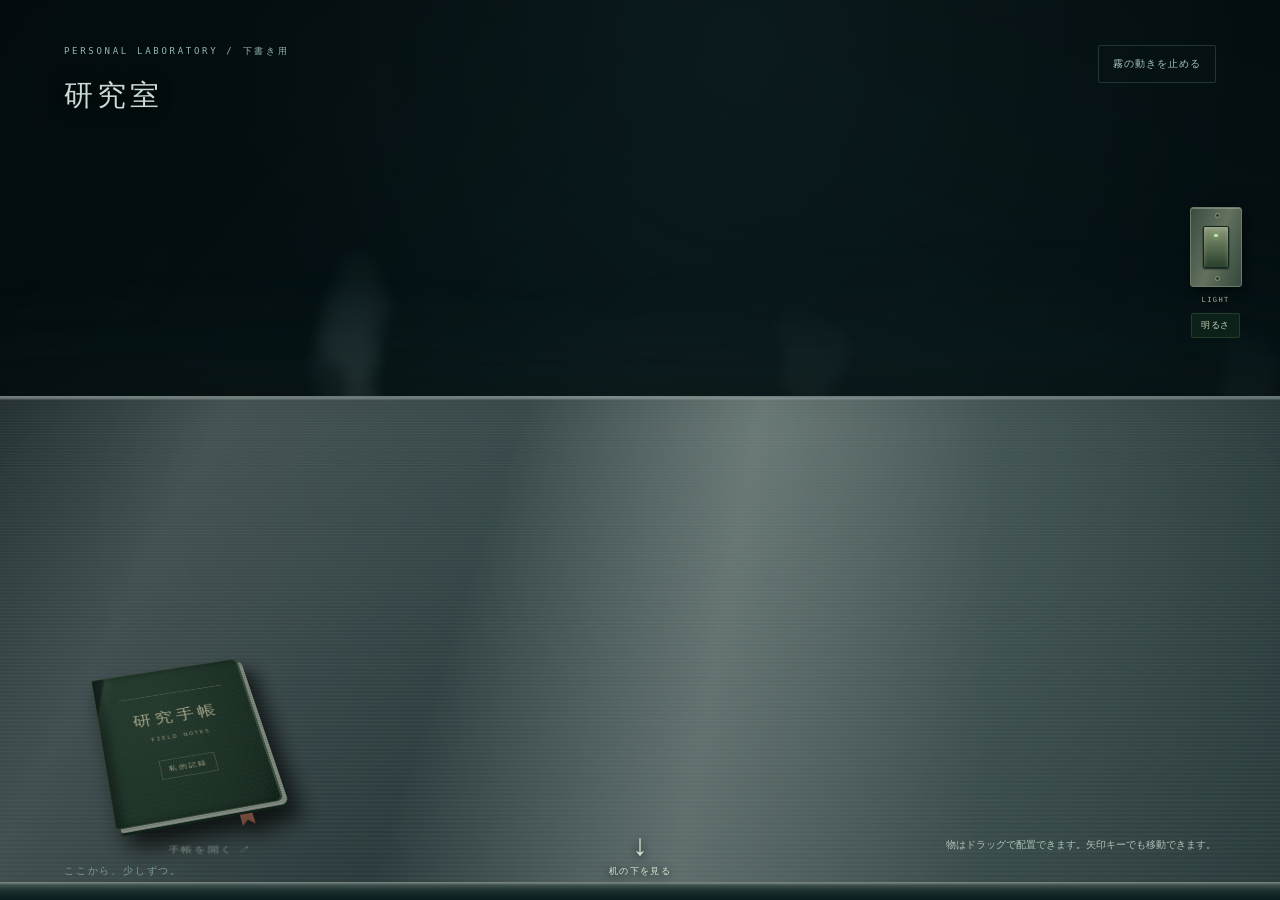
==== observatory/owner.html @ 09af7e54 "Build interactive personal laboratory with owner-approved publishing" ====
<!doctype html>
<html lang="ja">
<head>
  <meta charset="utf-8">
  <meta name="viewport" content="width=device-width,initial-scale=1">
  <meta name="description" content="静かな実験室。手帳を開いて、あなたの名前と、外の世界への入口を置いていく。">
  <title>研究室の下書き — Personal Laboratory</title>
  <meta name="robots" content="noindex,nofollow">
  <link rel="stylesheet" href="room.css">
  <link rel="stylesheet" href="steel.css">
  <link rel="stylesheet" href="layout.css">
  <link rel="stylesheet" href="editor.css">
  <link rel="stylesheet" href="drawers.css">
  <link rel="stylesheet" href="labels.css">
  <link rel="stylesheet" href="lighting.css">
</head>
<body class="owner-mode">
  <main id="desk" class="laboratory" aria-label="静かな研究室と、手帳を置いた机">
    <div class="room-background" aria-hidden="true"></div>
    <div class="chemical-light" aria-hidden="true"></div>
    <div class="room-light" aria-hidden="true"></div>
    <div class="mist mist-back" aria-hidden="true"></div>
    <div class="mist mist-front" aria-hidden="true"></div>
    <header class="room-header">
      <div><p class="room-kicker">PERSONAL LABORATORY / 下書き用</p><h1 data-researcher-name>名前はまだ未設定</h1><p class="researcher-bio" data-researcher-bio></p></div>
      <button id="motion" type="button" aria-pressed="false">霧の動きを止める</button>
    </header>
    <section class="light-station" aria-label="研究室の照明"><button class="lamp-switch" type="button" data-light-toggle aria-label="天井灯を消す" aria-pressed="true"><span class="switch-rocker" aria-hidden="true"><span class="switch-indicator"></span></span></button><span class="switch-caption" aria-hidden="true">LIGHT</span><details class="dimmer-controls"><summary>明るさ</summary><div class="dimmer-panel"><label for="lamp-level">天井灯 <output data-light-output for="lamp-level">70%</output></label><input id="lamp-level" type="range" min="5" max="100" step="1" value="70" data-light-level aria-label="天井灯の明るさ"><p>小さな緑の灯りは、点けたまま。</p><p role="status" data-light-message></p></div></details></section>
    <div class="desk-surface" aria-hidden="true"></div>
    <div class="desk-edge" aria-hidden="true"></div>
    <div class="desk-items">
      <button class="closed-notebook" type="button" data-open-editor aria-label="机の上の手帳を開いて、研究室を編集する" aria-haspopup="dialog">
        <span class="notebook-pages" aria-hidden="true"></span><span class="notebook-cover" aria-hidden="true"><span class="cover-rule"></span><span class="cover-title">研究手帳</span><span class="cover-subtitle">FIELD NOTES</span><span class="cover-mark">私的記録</span></span><span class="notebook-ribbon" aria-hidden="true"></span>
        <span class="notebook-hint">手帳を開く <span aria-hidden="true">↗</span></span>
      </button>
      <nav class="room-objects" data-lab-links data-placement-area aria-label="机に置いたリンク"></nav>
    </div>
    <section class="underdesk" data-underdesk inert aria-hidden="true" aria-label="机の下の引き出し">
      <button class="look-up" type="button" data-look-up aria-label="視点を上げて机に戻る"><b aria-hidden="true">↑</b><span>机の上へ</span></button>
      <div class="cabinet"><span class="cabinet-plaque">LABORATORY / ARCHIVE</span><div class="drawer-fronts" data-drawer-fronts></div></div>
      <nav class="cabinet-navigation" aria-label="収納台の切り替え"><button type="button" data-previous-cabinet aria-label="左の収納台">←</button><span data-cabinet-counter aria-live="polite"></span><button type="button" data-next-cabinet aria-label="右の収納台">→</button></nav>
    </section>
    <div class="camera-navigation"><button class="look-down" type="button" data-look-down aria-label="視点を下げて机の下を見る"><b aria-hidden="true">↓</b><span>机の下を見る</span></button></div>
    <p class="placement-message" role="status" aria-live="polite" data-placement-message>物はドラッグで配置できます。矢印キーでも移動できます。</p>
    <footer class="room-footer"><span class="room-invitation">ここから、少しずつ。</span><span class="draft-status" data-profile-status hidden>この端末の下書き</span></footer>
  </main>

  <dialog id="drawer-modal" class="drawer-modal" aria-labelledby="drawer-title"><div class="drawer-tray"><header class="tray-header"><h2 id="drawer-title" data-drawer-title>引き出し 01</h2><button type="button" data-close-drawer>引き出しを戻す ×</button></header><nav class="drawer-objects" data-drawer-links data-placement-area aria-label="引き出しの中の物"></nav><p class="drawer-empty" data-drawer-empty>まだ、何も入っていません。</p><footer class="tray-footer"><span>ドラッグで配置できます。</span><div><button type="button" data-edit-from-drawer>手帳を開く</button><button type="button" data-previous-drawer aria-label="前の引き出し">←</button><button type="button" data-next-drawer aria-label="次の引き出し">→</button></div></footer><span class="tray-lip" aria-hidden="true"></span><p class="placement-message" role="status" aria-live="polite" data-placement-message></p></div></dialog>

  <dialog id="lab-editor" class="lab-editor" aria-labelledby="editor-title">
    <div class="book-spread">
      <aside class="book-left">
        <span class="book-edition">PERSONAL LABORATORY / PRIVATE RECORD</span>
        <div class="book-heading"><p>机の上の、小さな入口。</p><h2 id="editor-title">研究手帳</h2><span>名前を記す。<br>好きな場所につながる。<br>この部屋を、育てていく。</span></div>
        <svg class="book-sketch" viewBox="0 0 160 200" fill="none" aria-hidden="true"><g stroke="currentColor" stroke-width=".8"><path d="M62 12h36M67 12v63l37 65q12 25-14 26H69q-26-1-13-26l36-65V12M58 133h43M65 28h28M47 173h66M78 173v12M69 187h20"/><ellipse cx="80" cy="148" rx="21" ry="5"/><path d="M115 29h12v112q-6 13-12 0ZM115 119h12M33 43h9v88q-4 10-9 0ZM33 111h9M25 159h21M27 163h17"/><path stroke-dasharray="2 4" d="M16 99h131M80 0v196"/></g></svg>
        <div class="book-index"><a href="#profile-page">01 <span>研究員証</span></a><a href="#inventory-page">02 <span>机上の物・保管庫</span></a><a href="#connections-page">03 <span>リンクの内容</span></a></div>
        <p class="book-footnote">まだ何もない机も、<br>ここに書くたび、あなたの場所になる。</p>
        <span class="page-number">— 01 —</span>
      </aside>
      <div class="book-binding" aria-hidden="true"></div>
      <section class="book-right">
        <div class="editor-header"><span>記入する</span><button type="button" data-close-editor aria-label="手帳を閉じる">閉じる <span aria-hidden="true">×</span></button></div>
        <div class="editor-body">
          <form novalidate>
            <section id="profile-page"><p class="page-label">01 / RESEARCHER</p><h3>研究員証</h3><label class="editor-field"><span>研究員名</span><input name="displayName" maxlength="60" autocomplete="nickname" placeholder="あなたの名前"></label><label class="editor-field"><span>自己紹介</span><textarea name="biography" maxlength="1500" placeholder="好きなものや、ここにいる理由。"></textarea></label></section>
            <section id="inventory-page" class="notebook-inventory"><div class="editor-section"><div><p class="page-label">02 / ON THE DESK</p><h3>机上の物 <small data-desk-count></small></h3></div></div><p class="inventory-empty" data-desk-empty>机には、まだ物を置いていません。</p><ul class="inventory-list" data-desk-inventory></ul><h4 class="inventory-storage-heading">保管庫 <small data-storage-count></small></h4><p class="inventory-empty" data-storage-empty>保管庫は空です。</p><ul class="inventory-list" data-storage-inventory></ul><details class="drawer-label-settings"><summary>引き出しの名前を編集</summary><div class="drawer-label-fields" data-drawer-label-fields></div></details></section>
            <section id="connections-page"><div class="editor-section"><div><p class="page-label">03 / CONNECTIONS</p><h3>リンクの内容</h3></div><button type="button" data-add-link>＋ リンクを置く</button></div><p class="editor-empty" data-empty-links>まだ何も置かれていません。<br>リンクを書くと、机にひとつ、物が増えます。</p><div class="editor-links" data-editor-links></div></section>
            <div class="editor-footer"><button type="button" data-preview-profile>机で見てみる</button><button type="submit" class="save-draft">下書きを保存</button></div>
            <section class="publishing-controls"><button type="button" data-publish-profile>公開に反映する</button><p class="editor-note">公開には、所有者のGitHubアカウントでの確認が必要です。</p><p role="status" aria-live="polite" data-publish-message></p><div data-publish-fallback hidden><textarea readonly data-publish-body aria-label="GitHubに貼り付ける公開内容" hidden></textarea><a data-publish-link target="_blank" rel="noopener noreferrer">GitHubで確認する</a></div></section>
            <p role="status" aria-live="polite" class="editor-message" data-editor-message></p>
            <p class="editor-note">机や引き出しで物をドラッグすると、配置もこの端末の下書きに保存します。公開中の内容は変わりません。</p>
            <details class="editor-export"><summary>手帳の持ち出し・元の表示</summary><p>下書きをファイルにして保管したり、別の端末で読み込めます。</p><button type="button" data-export-profile>書き出す</button><button type="button" data-import-profile>読み込む</button><button type="button" data-show-published>元の表示</button><input type="file" accept="application/json,.json" data-profile-file hidden></details>
          </form>
          <span class="page-number">— 02 —</span>
        </div>
      </section>
    </div>
  </dialog>
  <template id="link-fields-template">
    <fieldset class="link-fields"><legend>置く物</legend>
      <label class="editor-field"><span>マスキングテープに書く名前</span><input name="label" maxlength="80" placeholder="GitHub、日記、作品集…" required></label>
      <label class="editor-field"><span>触れたときに出る説明</span><textarea name="description" maxlength="140" placeholder="ここには何を置いている？ 短い説明をどうぞ。"></textarea></label>
      <label class="editor-field"><span>URL</span><input name="url" type="url" placeholder="https://" required autocomplete="off"></label>
      <label class="editor-field"><span>置く物</span><select name="object"><option value="monitor">モニター</option><option value="notebook">ノート</option><option value="specimen">標本瓶</option></select></label>
      <label class="editor-field"><span>置き場所</span><select name="surface"><option value="desk">作業机</option><option value="shelf">引き出し</option></select><small data-place-label></small></label>
      <button type="button" class="remove-link">取り除く</button>
    </fieldset>
  </template>
  <script src="profile.js"></script><script src="layout.js"></script><script src="profile-runtime.js"></script><script src="scene.js"></script><script src="book.js"></script><script src="inventory-model.js"></script><script src="editor.js"></script><script src="publishing.js"></script><script src="placement.js"></script><script src="room.js"></script><script src="object-labels.js"></script><script src="lighting.js"></script>
</body>
</html>
---- observatory/room.css ----
:root{color-scheme:dark;--ink:#c9dcd5;--muted:#94b0a6}*{box-sizing:border-box}body{margin:0;background:#030c0e;color:var(--ink);font-family:'Yu Mincho','Hiragino Mincho ProN',serif}button,a,input,textarea,select{-webkit-tap-highlight-color:transparent}button{cursor:pointer}button:focus-visible,a:focus-visible{outline:2px solid #aadbbf;outline-offset:6px}[hidden]{display:none!important}.laboratory{position:relative;isolation:isolate;min-height:100svh;overflow:hidden;background:#051417}.room-background{position:absolute;z-index:-5;inset:-2%;background:linear-gradient(0deg,#020c0ddd 0%,transparent 40%,#01090d55 100%),linear-gradient(90deg,#010b0d70,transparent 50%,#010b0d30),url('assets/laboratory.png') center 43%/cover no-repeat;filter:saturate(.68) brightness(.67);transform:scale(1.02)}.room-light{position:absolute;z-index:-4;inset:0;background:radial-gradient(ellipse at 58% 5%,#82c9ce16,transparent 50%),linear-gradient(0deg,#031011,transparent 65%);pointer-events:none}.room-header{position:absolute;top:5vh;left:5vw;right:5vw;display:flex;gap:30px;justify-content:space-between;align-items:flex-start;z-index:2}.room-kicker{font:9px monospace;letter-spacing:.3em;color:#92b7ad;margin:0 0 18px}.room-header h1{font-size:clamp(19px,2.3vw,30px);font-weight:400;letter-spacing:.14em;margin:0;text-shadow:0 2px 14px #000}.researcher-bio{font-size:12px;line-height:2;white-space:pre-wrap;max-width:360px;max-height:22vh;overflow:auto;color:#b0c9c0;text-shadow:0 1px 9px #000}.researcher-bio:empty{display:none}#motion{font:10px sans-serif;letter-spacing:.1em;background:#07151777;border:1px solid #a5cfbd30;border-radius:2px;color:#a5c3b8;padding:11px 14px}.mist{position:absolute;pointer-events:none;z-index:-2;inset:15% -25% 0;background:radial-gradient(ellipse at 30% 60%,#b0dfda15,transparent 45%),radial-gradient(ellipse at 70% 45%,#a8d4d70b,transparent 40%);filter:blur(30px);animation:drift 28s ease-in-out infinite alternate}.mist-front{animation-delay:-14s;animation-duration:39s;opacity:.5;transform:scaleX(-1)}@keyframes drift{from{translate:-3% 2%;opacity:.45}to{translate:5% -3%;opacity:.8}}.motion-paused .mist{animation-play-state:paused}.desk-surface{position:absolute;z-index:-1;left:-10%;right:-10%;top:71%;bottom:-18%;transform:perspective(850px) rotateX(28deg);transform-origin:center top;background:radial-gradient(ellipse at 52% 0%,#759d9b36,transparent 70%),repeating-linear-gradient(1deg,#728b8a0b 0px,#07202105 1px,transparent 2px,transparent 5px),linear-gradient(110deg,#12282b,#233c3d 45%,#122628);border-top:2px solid #88b1ac75;box-shadow:0 -15px 70px #0005,inset 0 2px 0 #d6eee433}.desk-edge{position:absolute;z-index:0;bottom:0;height:16px;left:0;right:0;background:linear-gradient(#749b9580,#0d2124 30%,#031012);border-top:1px solid #b2d5c133}.desk-items{position:relative;display:flex;align-items:flex-end;justify-content:center;gap:clamp(25px,5vw,90px);margin:0 auto;padding:0 6vw 70px;padding-top:calc(71svh + 14px);min-height:100svh;width:100%;max-width:1600px}.closed-notebook{position:relative;flex:0 0 auto;width:172px;height:204px;border:0;padding:0;background:none;transform:perspective(650px) rotateX(32deg) rotateZ(-12deg);transform-origin:center bottom;transition:transform .5s;filter:drop-shadow(9px 18px 12px #000b);margin-bottom:4px}.closed-notebook:hover,.closed-notebook:focus-visible{transform:perspective(650px) rotateX(25deg) rotateZ(-8deg) translateY(-7px)}.notebook-pages{position:absolute;inset:5px -4px -5px 5px;border-radius:3px 8px 8px 3px;background:repeating-linear-gradient(0deg,#83918a 0 1px,#a1aa9b 1px 3px);box-shadow:0 3px 0 #132820}.notebook-cover{position:absolute;inset:0;border-radius:3px 7px 7px 3px;background:radial-gradient(ellipse at 40% 30%,#4b635248,transparent),repeating-linear-gradient(80deg,#7b8c7520 0 .5px,transparent 1px 3px),linear-gradient(105deg,#152d27 6%,#334d3c 7%,#233f30 12%,#1b3226 90%,#10271b);border:1px solid #56705a88;box-shadow:inset 8px 0 10px #0005,inset -1px 0 1px #82977188;display:flex;align-items:center;flex-direction:column;color:#c4c3a2}.cover-rule{width:70%;border-top:1px solid #a8a77860;margin-top:36px}.cover-title{font:20px 'Yu Mincho',serif;letter-spacing:.2em;margin-top:20px}.cover-subtitle{font:7px monospace;letter-spacing:.25em;margin-top:11px;color:#a5aa8b}.cover-mark{font:8px serif;letter-spacing:.3em;border:1px solid #8a9b7966;padding:6px 8px;margin-top:25px}.notebook-ribbon{position:absolute;z-index:-1;right:35px;bottom:-21px;width:13px;height:40px;background:#8b5948;clip-path:polygon(0 0,100% 0,100% 100%,50% 85%,0 100%)}.notebook-hint{position:absolute;bottom:-48px;left:-20px;right:-20px;color:#c1d3c6;font:11px sans-serif;letter-spacing:.15em;opacity:.65;transform:rotateZ(12deg) rotateX(-32deg);transition:opacity .3s}.closed-notebook:hover .notebook-hint{opacity:1}.room-objects{display:flex;align-items:flex-end;flex-wrap:wrap;gap:24px;max-width:65%;justify-content:center}.room-objects:empty{display:none}.room-footer{position:absolute;bottom:22px;left:5vw;right:5vw;display:flex;justify-content:space-between;pointer-events:none}.room-invitation{font:10px serif;letter-spacing:.18em;color:#7e9e94}.draft-status{font:10px sans-serif;color:#a0b9a1}.lab-object{display:flex;flex-direction:column;align-items:center;justify-content:flex-end;gap:10px;width:100px;min-height:145px;padding:12px 4px;color:#d0dfcf;text-decoration:none;text-align:center;overflow-wrap:anywhere;transition:transform .3s;filter:drop-shadow(5px 9px 7px #0007)}.lab-object:hover{transform:translateY(-6px)}.lab-object strong{font-size:11px;font-weight:400;max-width:100%}.lab-object small{font:8px sans-serif;color:#819d91}.object-shape{position:relative;display:block}.monitor{width:92px;height:66px;border:6px solid #263f40;border-radius:3px;background:linear-gradient(140deg,#0a1b23,#155445);margin-bottom:18px;box-shadow:0 0 24px #4bdba415}.monitor:before{content:'';position:absolute;inset:8px;background:repeating-linear-gradient(0deg,#63e7b955 0 1px,transparent 1px 6px)}.monitor:after{content:'';position:absolute;width:40px;height:18px;bottom:-24px;left:20px;border-bottom:3px solid #53756b;background:linear-gradient(90deg,transparent 42%,#46675b 42% 58%,transparent 58%)}.notebook{width:52px;height:70px;background:linear-gradient(110deg,#52684b,#293f31);border:1px solid #89957a;border-left:6px solid #132e22;transform:rotate(-8deg);margin-bottom:8px}.notebook:after{content:'NOTES';position:absolute;top:23px;left:6px;font:7px monospace;color:#c5ccb0}.specimen{width:43px;height:75px;border:2px solid #90c5b899;border-radius:5px 5px 9px 9px;background:linear-gradient(90deg,#d5f9db33,transparent 25% 75%,#d5f9db22),linear-gradient(0deg,#4cb26999 0 60%,#52897511 60%);box-shadow:0 6px 20px #69ba6330;margin-bottom:6px}.specimen:before{content:'';position:absolute;top:-8px;left:-3px;right:-3px;height:10px;background:#304e40;border-radius:2px;border-top:1px solid #759c85}@media(max-width:650px){.room-background{background-position:58% center}.room-header{top:30px}.room-kicker{font-size:7px;letter-spacing:.18em}.room-header h1{font-size:20px}.researcher-bio{max-width:220px;font-size:11px}.desk-items{padding-top:65svh;padding-bottom:85px;gap:30px;flex-wrap:wrap;align-content:flex-end}.desk-surface{top:63%}.closed-notebook{width:132px;height:164px}.cover-rule{margin-top:22px}.cover-title{font-size:17px}.cover-mark{margin-top:18px}.room-objects{max-width:100%;gap:10px}.lab-object{width:78px;min-height:120px}.monitor{width:65px;height:47px}.monitor:after{left:7px}.room-footer{bottom:20px}#motion{font-size:9px;padding:9px;max-width:100px}.notebook-hint{font-size:10px}.desk-items:has(.room-objects:not(:empty)){padding-top:58svh}.room-objects:empty+.closed-notebook{margin:0}}@media(prefers-reduced-motion:reduce){*,*:before,*:after{animation:none!important;transition:none!important}}
:root{--smoke-opacity:.28}
.smoke-volume{position:absolute;inset:0;width:100%;height:100%;pointer-events:none;z-index:-3;opacity:var(--smoke-opacity)}
.smoke-plume{transform-box:view-box;transform-origin:50% 65%;animation:smoke-rise 19s ease-in-out infinite}
.plume-b{animation-duration:24s;animation-delay:-9s;opacity:.7}
.plume-c{animation-duration:27s;animation-delay:-17s;opacity:.6}
@keyframes smoke-rise{0%{transform:translate(0,12px) scaleX(.87);opacity:.3}38%{transform:translate(13px,-16px) scaleX(1.08);opacity:1}75%{transform:translate(-9px,-37px) scaleX(.95);opacity:.65}100%{transform:translate(0,12px) scaleX(.87);opacity:.3}}
.motion-paused .smoke-plume{animation-play-state:paused}
@media(max-width:650px){.smoke-volume{--smoke-opacity:.2}}
@media(prefers-reduced-motion:reduce){.smoke-volume{opacity:.1}.smoke-plume{animation:none!important}}
---- observatory/steel.css ----
/* Brushed stainless steel under the room's cool lighting. */
.desk-surface {
  background:
    radial-gradient(ellipse at 58% 4%, #d3ebe333, transparent 55%),
    repeating-linear-gradient(0deg, #d7e4df12 0 .6px, #11222612 .6px 1.2px, transparent 1.2px 3px),
    linear-gradient(103deg, #253538 0%, #536465 19%, #34494c 38%, #758887 53%, #43595a 68%, #263b3e 100%);
  border-top: 2px solid #b4cac7a3;
  box-shadow: 0 -15px 70px #0005, inset 0 2px 0 #e1efeb66, inset 0 -55px 90px #04131555;
}
.desk-edge {
  height: 18px;
  border-top: 1px solid #e1eae2a6;
  background: linear-gradient(#b5c8c199, #516863 12%, #263e3e 45%, #102629 90%);
}
---- observatory/layout.css ----
.laboratory .desk-items,.laboratory .desk-items:has(.room-objects:not(:empty)) {height:100svh;min-height:100svh;max-width:none;padding:0;display:block}
.laboratory .desk-surface {top:44%;left:-5%;right:-5%}
.laboratory .closed-notebook {position:absolute;left:9%;bottom:85px;z-index:110;margin:0}
.laboratory .room-objects {position:absolute;left:5%;right:5%;top:49%;bottom:65px;max-width:none;display:block;pointer-events:none;z-index:2}
.laboratory .lab-object {position:absolute;pointer-events:auto;transform:translate(-50%,-100%);transform-origin:center bottom;margin:0;min-height:0;touch-action:manipulation}
.laboratory .lab-object:hover {transform:translate(-50%,-100%) translateY(-5px)}
.owner-mode .lab-object {cursor:grab;touch-action:none;user-select:none;-webkit-user-select:none}
.owner-mode .lab-object.is-dragging {cursor:grabbing;transform:translate(-50%,-100%) translateY(-3px);filter:drop-shadow(9px 17px 13px #0009);transition:none;z-index:105!important;outline:1px dashed #b9d6b966;outline-offset:8px}
.placement-message {position:absolute;bottom:46px;right:5vw;left:30%;text-align:right;font:10px/1.8 'Yu Gothic',sans-serif;color:#aec3b6;pointer-events:none;z-index:3;margin:0}
.placement-message.is-error {color:#f1bc9d}
.storage-controls {position:absolute;left:5%;right:5%;top:36%;display:flex;align-items:center;justify-content:space-between;gap:15px;z-index:5}
.storage-tabs,.shelf-paging {display:flex;align-items:center;gap:8px}
.storage-controls button {background:#0c2020e6;color:#b8cfc1;border:1px solid #688a794d;padding:10px 15px;font:11px 'Yu Gothic',sans-serif;border-radius:2px}
.storage-controls button[aria-pressed=true]{color:#e3e9d3;background:#304939;border-color:#9ab99c88}
.storage-controls button:disabled{opacity:.3;cursor:default}
.shelf-paging span {font:10px monospace;color:#c2d3c4;min-width:85px;text-align:center}
.storage-rack{position:absolute;left:5%;right:5%;top:49%;bottom:65px;z-index:1;pointer-events:none;display:none;border-left:9px solid #304b48;border-right:9px solid #304b48;box-shadow:inset 2px 0 #89a89c44,inset -2px 0 #89a89c44}
.storage-rack i{position:absolute;left:0;right:0;top:24%;height:13px;background:linear-gradient(#93ada280,#38544f 22%,#0a211e);border-top:1px solid #b9c9b788;box-shadow:0 14px 25px #0008}
.storage-rack i+i{top:82%}
.laboratory[data-surface=shelf] .storage-rack{display:block}
.laboratory[data-surface=shelf] .desk-surface{opacity:.18}
.laboratory[data-surface=shelf] .desk-edge{opacity:.2}
.laboratory[data-surface=shelf] .closed-notebook{transform:perspective(650px) rotateX(32deg) rotateZ(-12deg) scale(.65);opacity:.75}
.shelf-empty{position:absolute;top:56%;left:10%;right:10%;text-align:center;font:12px serif;color:#aec1ad;z-index:2;pointer-events:none}
@media(max-width:650px){.laboratory .room-objects,.storage-rack{left:5%;right:5%;top:46%;bottom:72px}.laboratory .desk-surface{top:42%}.laboratory .closed-notebook{left:8%;bottom:80px;width:105px;height:140px}.laboratory .lab-object{width:66px;padding:8px 2px;gap:5px}.laboratory .lab-object strong{font-size:10px}.laboratory .lab-object small{font-size:7px}.laboratory .monitor{width:58px;height:43px;border-width:4px}.laboratory .monitor:after{width:30px;left:9px}.laboratory .notebook{height:55px;width:41px}.laboratory .specimen{width:33px;height:58px}.placement-message{left:42%;right:5vw;bottom:44px;font-size:9px}.storage-controls{top:33%;gap:8px;flex-wrap:wrap}.storage-controls button{font-size:10px;padding:9px}.shelf-paging span{font-size:9px;min-width:65px}}
---- observatory/editor.css ----
.lab-editor{--paper:#d3d1b7;--paper-ink:#263c31;--paper-muted:#637260;color-scheme:light;border:0;padding:0;background:transparent;color:var(--paper-ink);width:min(1080px,calc(100vw - 48px));max-width:none;max-height:91svh;overflow:visible;margin:auto auto 0;outline:none;filter:drop-shadow(0 20px 50px #000a)}.lab-editor[open]{animation:book-rise .65s cubic-bezier(.22,.78,.24,1) both}.lab-editor.closing{animation:book-lower .38s cubic-bezier(.5,0,.8,.4) both;pointer-events:none}.lab-editor::backdrop{background:#010a0c8c;backdrop-filter:blur(5px);animation:backdrop-in .5s both}.lab-editor.closing::backdrop{animation:backdrop-out .38s both}@keyframes book-rise{from{transform:translateY(110%) rotate(2deg);opacity:.5}to{transform:translateY(0) rotate(0);opacity:1}}@keyframes book-lower{from{transform:translateY(0);opacity:1}to{transform:translateY(110%) rotate(-1deg);opacity:.3}}@keyframes backdrop-in{from{background:#010a0c00;backdrop-filter:blur(0)}to{background:#010a0c8c;backdrop-filter:blur(5px)}}@keyframes backdrop-out{to{background:#010a0c00;backdrop-filter:blur(0)}}
.book-spread{display:grid;grid-template-columns:36% 20px 1fr;position:relative;max-height:91svh;border:7px solid #203d2e;border-bottom:0;border-radius:14px 14px 0 0;box-shadow:inset 0 0 0 1px #60745b;background:var(--paper);overflow:hidden}.book-left{position:relative;padding:34px 32px 60px;background:radial-gradient(ellipse at 10% 10%,#f6eec026,transparent 50%),linear-gradient(90deg,#bdbfa3,#d1d0b4 50%,#c4c5a9 95%,#9da68c);border-radius:6px 0 0 0;min-width:0}.book-edition{font:7px monospace;letter-spacing:.18em;line-height:1.8;color:#6b7762}.book-heading{margin-top:46px}.book-heading p{font:10px serif;letter-spacing:.12em;color:#5e705b;margin:0 0 17px}.book-heading h2{font:34px 'Yu Mincho',serif;letter-spacing:.18em;font-weight:400;margin:0 0 24px}.book-heading span{font:11px/2.2 'Yu Mincho',serif;letter-spacing:.08em;color:#68765f}.book-sketch{display:block;width:120px;height:155px;max-height:21vh;color:#6f826c;margin:25px auto 10px;opacity:.8}.book-index{display:grid;gap:14px;border-top:1px solid #7a8c6c55;padding-top:20px}.book-index a{text-decoration:none;color:#52664d;font:9px monospace;display:flex;gap:14px;align-items:center}.book-index a span{font:11px serif;letter-spacing:.05em}.book-index a:hover{text-decoration:underline}.book-footnote{font:10px/2 serif;color:#748066;margin:25px 0 0}.page-number{display:block;text-align:center;font:8px monospace;color:#829077;margin-top:22px}.book-left>.page-number{position:absolute;bottom:17px;left:0;right:0}.book-binding{position:relative;background:linear-gradient(90deg,#6b7d5d66,#53644e44 20%,#394e3a99 50%,#6c795b77 70%,#e0ddc1);box-shadow:0 0 12px #28372522;z-index:2}.book-binding:after{content:'';position:absolute;inset:25px 4px;background:repeating-linear-gradient(0deg,transparent 0 30px,#4d5946 30px 32px,#acb19b 32px 34px,transparent 34px 52px);opacity:.5}.book-right{position:relative;min-width:0;overflow:auto;overscroll-behavior:contain;max-height:calc(91svh - 7px);background:linear-gradient(90deg,#b1b59b33,transparent 10%),repeating-linear-gradient(0deg,#79886c12 0 1px,transparent 1px 29px),#d8d5bb;scroll-behavior:smooth}.editor-header{position:sticky;top:0;z-index:3;background:#d8d5bbf5;display:flex;align-items:center;justify-content:space-between;padding:19px 32px;border-bottom:1px solid #8a987b44}.editor-header>span{font:10px serif;letter-spacing:.2em;color:#69785e}.lab-editor button{font:11px 'Yu Gothic',sans-serif;color:#3b573d;background:#c2c9ad66;border:1px solid #889b7a;padding:10px 15px;border-radius:2px;transition:background .2s}.lab-editor button:hover{background:#aebfa18c}.editor-header button{background:transparent;border:0;padding:5px}.editor-header button span{font:20px serif;margin-left:12px;vertical-align:middle}.editor-body{padding:24px 32px 20px}.lab-editor h3{font:20px 'Yu Mincho',serif;font-weight:400;letter-spacing:.1em;margin:0 0 25px}.page-label{font:8px monospace;letter-spacing:.15em;color:#7d8c6d;margin:0 0 10px}.editor-field{display:block;margin:0 0 22px}.editor-field span{display:block;font:11px serif;color:#596e50;margin-bottom:8px}.lab-editor :is(input,textarea,select){font:14px/1.8 'Yu Gothic',sans-serif;color:#283c2b;width:100%;border:0;border-bottom:1px solid #8c9b7d;border-radius:0;padding:9px 4px;background:#f2efd32b;box-sizing:border-box}.lab-editor input::placeholder,.lab-editor textarea::placeholder{color:#8a957e;font-size:12px}.lab-editor textarea{min-height:100px;resize:vertical;line-height:29px;padding-top:0;background:repeating-linear-gradient(0deg,#89937722 0 1px,transparent 1px 29px)}.lab-editor :is(button,input,textarea,select,a):focus-visible{outline:2px solid #5d8564;outline-offset:4px}.lab-editor select{font-size:12px}.editor-section{display:flex;align-items:center;justify-content:space-between;gap:10px;padding-top:20px;margin:12px 0 10px;border-top:1px solid #94a08355}.editor-section h3{font-size:17px;margin-bottom:0}.editor-empty{font:11px/2.2 serif;color:#7b876e;padding:15px 0 20px}.editor-links{display:grid;gap:20px}.link-fields{margin:0;border:1px solid #8c9d7e88;border-radius:2px;padding:16px 18px 12px;min-width:0;background:#f3efcf1c}.link-fields legend{font:10px serif;padding:0 9px;color:#657e58}.link-fields .editor-field{margin-bottom:14px}.link-fields .remove-link{border:0;background:transparent;color:#8b6654;padding:0 0 4px;font-size:10px}.editor-footer{display:flex;gap:10px;margin-top:27px}.editor-footer button{flex:1}.lab-editor .save-draft{background:#38573b;color:#ecebd8;border-color:#38573b}.lab-editor .save-draft:hover{background:#476e4b}.editor-message{font:11px/1.8 'Yu Gothic',sans-serif;color:#3a6741;min-height:20px;margin:14px 0 9px}.editor-error{color:#964d39}.editor-note{font:10px/1.9 serif;color:#79856d;margin:0}.editor-export{margin-top:22px;padding-top:16px;border-top:1px solid #94a08355}.editor-export summary{font:10px serif;color:#78866c;cursor:pointer}.editor-export p{font:10px/1.8 serif;color:#75836a}.editor-export button{font-size:10px;margin:0 6px 6px 0;padding:7px 10px}#profile-page,#connections-page{scroll-margin-top:80px}
@media(max-width:760px){.lab-editor{width:calc(100vw - 20px);max-height:94svh}.book-spread{grid-template-columns:25px 9px 1fr;max-height:94svh;border-width:5px}.book-left{padding:0;background:linear-gradient(90deg,#a3ae91,#c4c6a9);border-right:1px solid #7b8e6c}.book-left>*{display:none}.book-left:after{content:'研究手帳';position:absolute;top:35px;left:7px;writing-mode:vertical-rl;font:10px serif;letter-spacing:.25em;color:#6a7d5d}.book-right{max-height:calc(94svh - 5px)}.editor-header{padding:16px 19px}.editor-body{padding:20px 19px}.editor-section{gap:8px}.editor-section h3{font-size:15px}.lab-editor button{padding:10px;font-size:10px}.link-fields{padding:12px}.lab-editor :is(input,textarea,select){font-size:16px}}
@media(prefers-reduced-motion:reduce){.book-right{scroll-behavior:auto}.lab-editor[open],.lab-editor.closing,.lab-editor::backdrop,.lab-editor.closing::backdrop{animation:none!important}}
.reader-biography{font:14px/2.4 'Yu Mincho',serif;white-space:pre-wrap;overflow-wrap:anywhere;color:#42543b;min-height:100px;margin:0 0 35px}
.reader-links{display:grid;margin-top:20px}
.reader-links a{display:flex;gap:15px;justify-content:space-between;padding:17px 2px;border-bottom:1px solid #8c9d7e55;font:13px/1.8 serif;color:#38573b;text-decoration:none;overflow-wrap:anywhere}
.reader-links a:after{content:'↗';font-size:12px;opacity:.6;flex:none}
.reader-links a:hover{text-decoration:underline}
#reader-profile,#reader-connections{scroll-margin-top:80px}
#inventory-page{scroll-margin-top:80px}.inventory-list{list-style:none;padding:0;margin:10px 0 22px;display:grid;gap:10px}
.inventory-item{display:flex;gap:13px;align-items:center;justify-content:space-between;padding:12px 0;border-bottom:1px solid #899e7466}
.inventory-description{min-width:0;flex:1}.inventory-description strong{display:block;font:13px/1.8 'Yu Mincho',serif;overflow-wrap:anywhere;color:#30462e}.inventory-description small{display:block;font:9px/1.8 'Yu Gothic',sans-serif;color:#768569}
.lab-editor .inventory-transfer{flex:none;font-size:10px;padding:9px 11px;background:#c1c9a872;white-space:nowrap}.lab-editor .inventory-transfer:disabled{opacity:.45;cursor:default}
.inventory-empty{font:11px/2 serif;color:#7a886d;padding:8px 0}.inventory-storage-heading{font:14px 'Yu Mincho',serif;font-weight:400;letter-spacing:.08em;margin:28px 0 10px}.notebook-inventory h3 small,.inventory-storage-heading small{font:10px sans-serif;color:#7c8b6b;letter-spacing:0;margin-left:8px}
@media(max-width:500px){.inventory-item{gap:8px}.lab-editor .inventory-transfer{font-size:9px;padding:9px 7px}.inventory-description strong{font-size:12px}}
.publishing-controls{margin-top:22px;border-top:1px solid #8c9d7e55;padding-top:18px}.publishing-controls>button{width:100%;padding:12px;background:#65724a33}.publishing-controls .editor-note{margin-top:10px}.publishing-controls [data-publish-message]{font:11px/1.9 sans-serif;color:#546b45}.publishing-controls a{display:block;color:#355c36;font:12px/2 serif;text-underline-offset:4px;padding:8px 0}.publishing-controls textarea{height:160px;font:10px/1.5 monospace}
---- observatory/drawers.css ----
.camera-navigation{position:absolute;z-index:160;left:50%;bottom:14px;transform:translateX(-50%)}
.look-down,.look-up{display:flex;flex-direction:column;align-items:center;gap:5px;border:0;background:transparent;color:#d9e5d2;cursor:pointer;padding:8px 22px;text-shadow:0 2px 10px #000}
.look-down b,.look-up b{font:30px/1 serif;font-weight:400}.look-down span,.look-up span{font:9px serif;letter-spacing:.15em}
.look-down:hover,.look-up:hover{color:#f2f5df;filter:drop-shadow(0 0 8px #a5d6aa)}
.laboratory .desk-items,.laboratory .desk-surface,.laboratory .desk-edge,.room-background,.smoke-volume,.room-header>div{transition:transform .8s cubic-bezier(.3,.65,.25,1),opacity .65s}
.laboratory[data-camera=under] .desk-items{transform:translateY(-100svh);opacity:0;pointer-events:none}
.laboratory[data-camera=under] .desk-surface{transform:translateY(-100svh) perspective(850px) rotateX(28deg);opacity:0}
.laboratory[data-camera=under] .desk-edge{transform:translateY(-100svh);opacity:0}
.laboratory[data-camera=under] .room-background{transform:translateY(-14%) scale(1.2);filter:saturate(.55) brightness(.45)}
.laboratory[data-camera=under] .smoke-volume{transform:translateY(-38svh);opacity:.08}
.laboratory[data-camera=under] .room-header>div{transform:translateY(-70px);opacity:0;pointer-events:none}
.laboratory[data-camera=under] .room-invitation{opacity:0}
.underdesk{position:absolute;inset:0;z-index:4;transform:translateY(100svh);opacity:0;visibility:hidden;pointer-events:none;transition:transform .8s cubic-bezier(.3,.65,.25,1),opacity .65s,visibility 0s .8s}
.laboratory[data-camera=under] .underdesk{transform:translateY(0);opacity:1;visibility:visible;pointer-events:auto;transition-delay:0s}
.laboratory[data-camera=under] .underdesk{pointer-events:none}
.underdesk button{pointer-events:auto}
.laboratory[data-camera=under]>.placement-message,.laboratory[data-camera=under]>.room-footer{opacity:0;pointer-events:none}
.underdesk .look-up{position:absolute;top:3%;left:50%;transform:translateX(-50%);z-index:4}
.cabinet{position:absolute;left:15%;right:15%;top:19%;bottom:13%;padding:clamp(15px,3vw,40px);border:10px solid #273f40;border-top:17px solid #5e7770;background:linear-gradient(90deg,#0c2023,#2c4241 4%,#1c3131 96%,#0a1e20);box-shadow:0 35px 65px #000b,inset 0 0 0 2px #83988a55;border-radius:3px}
.cabinet:before{content:'';position:absolute;left:-14px;right:-14px;top:-28px;height:12px;background:linear-gradient(#b0c1b388,#3c5954 30%,#1a3130);box-shadow:0 -3px 10px #0005}
.cabinet:after{content:'';position:absolute;left:12%;right:12%;bottom:-33px;height:25px;border-left:18px solid #1b302f;border-right:18px solid #1b302f}
.cabinet-plaque{position:absolute;top:9px;left:50%;transform:translateX(-50%);font:7px monospace;letter-spacing:.18em;color:#a6b3a4;white-space:nowrap}
.drawer-fronts{display:grid;grid-template-columns:1fr 1fr;grid-template-rows:repeat(3,minmax(0,1fr));gap:9px;height:100%;padding-top:9px}
.drawer-front{position:relative;border:2px solid #52685e;border-bottom-color:#102624;border-right-color:#172d29;border-radius:2px;background:repeating-linear-gradient(0deg,#a0ada207 0 1px,transparent 1px 3px),linear-gradient(105deg,#344c48,#657c6b 48%,#304a43);box-shadow:inset 0 1px #bec8af44,0 4px 5px #0006;cursor:pointer;color:#d3d8bb;transition:filter .2s,transform .2s}
.drawer-front:hover,.drawer-front:focus-visible{filter:brightness(1.2);transform:translateY(2px)}
.drawer-number{position:absolute;top:12%;left:6%;font:8px monospace;letter-spacing:.12em;color:#a9b79c}
.drawer-nameplate{display:block;position:absolute;top:18%;left:50%;transform:translateX(-50%);padding:5px 10px;border:1px solid #a8b29a66;background:#243c32;font:10px serif;white-space:nowrap}
.drawer-handle{position:absolute;top:55%;left:27%;right:27%;height:13px;border:3px solid #a9b3a0;border-top:5px solid #8c9e87;border-radius:2px 2px 5px 5px;box-shadow:0 5px 4px #0006,inset 0 2px 2px #12271e}
.drawer-count{position:absolute;right:6%;bottom:9%;font:8px sans-serif;color:#afbea6}
.cabinet-navigation{position:absolute;bottom:4%;left:10%;right:10%;display:flex;justify-content:space-between;align-items:center;color:#abc1ac;font:10px serif}
.cabinet-navigation button{background:transparent;color:#bed0b5;border:1px solid #6e8a7244;padding:9px 14px;font:14px serif;cursor:pointer}.cabinet-navigation button:disabled{opacity:.2;cursor:default}
.drawer-modal{color-scheme:dark;position:fixed;inset:auto 0 5vh;margin:0 auto;width:min(920px,92vw);height:min(580px,78svh);max-width:none;max-height:none;overflow:visible;border:0;padding:0;background:transparent;color:#d7dfc7;filter:drop-shadow(0 22px 35px #000b)}
.drawer-modal::backdrop{background:#020908a6;backdrop-filter:blur(4px)}
.drawer-modal[open]{animation:drawer-pull .55s cubic-bezier(.2,.7,.2,1) both}.drawer-modal.returning{animation:drawer-return .3s ease-in both;pointer-events:none}
@keyframes drawer-pull{from{transform:translateY(-10vh) scale(.72);opacity:0}to{transform:translateY(0) scale(1);opacity:1}}
@keyframes drawer-return{to{transform:translateY(-10vh) scale(.72);opacity:0}}
.drawer-tray{position:absolute;inset:0;border:15px solid #4d6356;border-top:10px solid #9aa791;border-bottom:30px solid #263e32;border-radius:5px;background:repeating-linear-gradient(0deg,#8e9d7a08 0 1px,transparent 1px 5px),radial-gradient(ellipse at 50% 25%,#334b35,#12271c 85%);box-shadow:inset 0 12px 24px #0008,inset 0 0 0 2px #89977d66,0 8px 0 #132a20}
.tray-lip{position:absolute;bottom:-17px;left:36%;right:36%;height:14px;border:4px solid #80967d;border-radius:2px;box-shadow:0 5px 7px #0008}
.tray-header{position:absolute;top:17px;left:25px;right:25px;display:flex;justify-content:space-between;align-items:center;gap:12px}.tray-header h2{font:15px serif;letter-spacing:.12em;font-weight:400;margin:0}.tray-header button,.tray-footer button{font:10px sans-serif;color:#c3d1b5;border:1px solid #829a774d;background:#1b3425;padding:9px 12px;cursor:pointer}
.drawer-objects{position:absolute;inset:38% 9% 15%;pointer-events:none;z-index:2}
.drawer-objects:before{content:'';position:absolute;inset:-40% -4% -8%;pointer-events:none;background:linear-gradient(90deg,transparent 32.5%,#6c835322 32.5% 33%,transparent 33% 66%,#6c835322 66% 66.5%,transparent 66.5%),linear-gradient(0deg,transparent 47%,#6c835322 47% 48%,transparent 48%);border:1px solid #4e6a3922}
.drawer-empty{position:absolute;top:43%;left:10%;right:10%;text-align:center;font:12px/2 serif;color:#899e7e;pointer-events:none}
.tray-footer{position:absolute;bottom:15px;left:25px;right:25px;display:flex;justify-content:space-between;gap:12px;align-items:center}.tray-footer span{font:9px/1.8 sans-serif;color:#9cb28e}.tray-footer>div{display:flex;gap:8px}.drawer-modal .placement-message{position:absolute;left:10px;right:10px;bottom:-43px;text-align:center;margin:0;font-size:10px}
.drawer-modal .lab-object{position:absolute;pointer-events:auto;transform:translate(-50%,-100%);transform-origin:center bottom;min-height:0;margin:0}.drawer-modal .lab-object:hover{transform:translate(-50%,-100%) translateY(-5px)}
.drawer-modal .lab-object.is-dragging{cursor:grabbing;transition:none;z-index:105!important;outline:1px dashed #c2ddae77;outline-offset:5px}
.drawer-modal .lab-object strong{color:#cad7bc}.drawer-modal .lab-object small{color:#8fa67c}
@media(max-width:650px){.cabinet{left:5%;right:5%;top:20%;bottom:15%;padding:20px 10px;border-width:7px}.drawer-nameplate{font-size:9px;padding:5px}.drawer-handle{left:20%;right:20%;height:11px}.drawer-number{font-size:6px}.drawer-count{font-size:7px}.drawer-modal{width:95vw;height:72svh;bottom:9vh}.drawer-tray{border-width:9px;border-bottom-width:24px}.tray-header{left:13px;right:13px;top:14px}.tray-header h2{font-size:12px}.tray-header button{font-size:9px;padding:8px}.drawer-objects{inset:37% 10% 16%}.drawer-modal .lab-object{width:65px;gap:5px;padding:6px 2px}.drawer-modal .lab-object strong{font-size:10px}.drawer-modal .lab-object small{font-size:7px}.drawer-modal .monitor{width:58px;height:43px;border-width:4px}.drawer-modal .monitor:after{width:30px;left:9px}.drawer-modal .notebook{width:41px;height:55px}.drawer-modal .specimen{width:33px;height:58px}.tray-footer{bottom:10px;left:12px;right:12px}.tray-footer span{font-size:8px}.tray-footer button{font-size:9px;padding:6px 9px}}
@media(prefers-reduced-motion:reduce){.underdesk,.laboratory .desk-items,.laboratory .desk-surface,.laboratory .desk-edge,.room-background,.smoke-volume,.room-header>div{transition:none!important}.drawer-modal[open],.drawer-modal.returning{animation:none!important}}
---- observatory/labels.css ----
.lab-object .masking-tape{position:relative;display:block;flex:none;width:max-content;max-width:min(360px,70vw);padding:6px 17px;color:#374431!important;background:linear-gradient(2deg,#d4d1a8d9,#e4dfb7ed 35%,#d6d4addb);font:12px/1.6 'Yu Mincho','Hiragino Mincho ProN',serif!important;font-weight:400;letter-spacing:.06em;white-space:normal;overflow-wrap:anywhere;text-align:center;box-shadow:0 1px 3px #0004;clip-path:polygon(1% 0,99% 1%,98.5% 16%,100% 31%,98.5% 47%,100% 65%,98% 80%,99% 100%,1% 98%,2% 81%,0 65%,1.5% 49%,0 32%,2% 15%);transform:rotate(-1deg)}
.lab-object:nth-child(3n) .masking-tape{transform:rotate(1.5deg)}
.lab-object[data-edge=left] .masking-tape{align-self:flex-start}.lab-object[data-edge=right] .masking-tape{align-self:flex-end}
.lab-object[data-edge=left] .object-description{left:0;transform:translate(0,7px)}.lab-object[data-edge=right] .object-description{left:auto;right:0;transform:translate(0,7px)}
.lab-object[data-edge=left]:is(:hover,:focus-visible,.show-description) .object-description,.lab-object[data-edge=right]:is(:hover,:focus-visible,.show-description) .object-description{transform:translate(0,0)}
.owner-mode .masking-tape{cursor:text}
.lab-object .object-description{position:absolute;left:50%;bottom:calc(100% + 12px);transform:translate(-50%,7px);width:max-content;max-width:min(270px,72vw);padding:11px 14px;border:1px solid #a5b58d77;background:#e4e0bceF;color:#3c5035;font:11px/1.9 'Yu Mincho',serif;white-space:pre-wrap;overflow-wrap:anywhere;box-shadow:0 7px 20px #0005;opacity:0;visibility:hidden;pointer-events:none;transition:opacity .22s,transform .22s,visibility .22s;z-index:120}
.lab-object:has(.object-description):hover,.lab-object:has(.object-description):focus-visible,.lab-object.show-description{z-index:120!important}
.lab-object:hover .object-description,.lab-object:focus-visible .object-description,.lab-object.show-description .object-description{opacity:1;visibility:visible;transform:translate(-50%,0)}
.lab-object.is-dragging .object-description{opacity:0;visibility:hidden}
.drawer-nameplate{max-width:88%;width:max-content;white-space:normal;overflow-wrap:anywhere;font-size:clamp(8px,1vw,11px);line-height:1.4;max-height:44%;overflow:hidden}
.tray-header h2{max-width:65%;overflow-wrap:anywhere;font-size:clamp(11px,1.6vw,15px);line-height:1.7}
.drawer-label-settings{border-top:1px solid #899e7466;margin:20px 0;padding-top:18px}.drawer-label-settings summary{cursor:pointer;font:12px serif;color:#526b48}.drawer-label-fields{display:grid;gap:11px;margin-top:18px}.drawer-label-field{display:flex;gap:14px;align-items:center}.drawer-label-field>span{font:9px monospace;color:#748869;flex:none}.drawer-label-field input{min-width:0;font-size:12px;padding:7px!important}
@media(max-width:650px){.lab-object .masking-tape{font-size:10px!important;max-width:72vw;padding:5px 12px}.drawer-nameplate{font-size:8px}.tray-header h2{max-width:60%}}
@media(prefers-reduced-motion:reduce){.lab-object .object-description{transition:none}}
---- observatory/lighting.css ----
:root{--lamp-level:.7}
.room-background{filter:saturate(.68) brightness(calc(.18 + var(--lamp-level)*.7));transition:transform .8s cubic-bezier(.3,.65,.25,1),filter .55s,opacity .65s}
.laboratory[data-camera=under] .room-background{filter:saturate(.55) brightness(calc(.12 + var(--lamp-level)*.47))}
.chemical-light{position:absolute;z-index:-4;inset:-2%;background:url('assets/laboratory.png') center 43%/cover no-repeat;transform:scale(1.02);filter:brightness(1.08) saturate(1.35);opacity:calc(.12 + (1 - var(--lamp-level))*.85);pointer-events:none;mask-image:radial-gradient(ellipse 6% 10% at 32% 62%,#000 5%,transparent 90%),radial-gradient(ellipse 6% 8% at 61% 68%,#000 10%,transparent 90%),radial-gradient(ellipse 12% 19% at 96% 50%,#000 10%,transparent 90%),radial-gradient(ellipse 7% 10% at 17% 80%,#000 10%,transparent 90%);transition:transform .8s cubic-bezier(.3,.65,.25,1),opacity .55s}
.laboratory[data-camera=under] .chemical-light{transform:translateY(-14%) scale(1.2)}
.room-light{opacity:var(--lamp-level);transition:opacity .55s}
.laboratory .desk-surface,.laboratory .desk-edge{filter:brightness(calc(.26 + var(--lamp-level)*.74));transition:transform .8s cubic-bezier(.3,.65,.25,1),opacity .65s,filter .55s}
.cabinet{filter:brightness(calc(.35 + var(--lamp-level)*.65));transition:filter .55s}
.closed-notebook{filter:drop-shadow(9px 18px 12px #000b) brightness(calc(.4 + var(--lamp-level)*.6))}
.object-shape:not(.specimen){filter:brightness(calc(.36 + var(--lamp-level)*.64));transition:filter .55s}
.object-shape.specimen{filter:brightness(calc(1.1 - var(--lamp-level)*.15));box-shadow:0 4px calc(12px + (1 - var(--lamp-level))*26px) #62d28580;transition:box-shadow .55s,filter .55s}
.lab-object .masking-tape{filter:brightness(calc(.67 + var(--lamp-level)*.33));transition:filter .55s}
.light-station{position:absolute;right:3vw;top:23%;z-index:180;display:flex;flex-direction:column;align-items:center;gap:9px}
.lamp-switch{position:relative;width:52px;height:80px;border:1px solid #6d7b69;border-radius:3px;background:linear-gradient(110deg,#394b42,#63715e 50%,#34483d);box-shadow:2px 4px 8px #0008,inset 0 1px #b9c1a566;padding:0;color:#c0c8ac;cursor:pointer}
.lamp-switch:before,.lamp-switch:after{content:'';position:absolute;left:24px;width:3px;height:3px;border:1px solid #8d997e;border-radius:50%;background:#263b2c}.lamp-switch:before{top:5px}.lamp-switch:after{bottom:5px}
.switch-rocker{position:absolute;left:12px;top:18px;width:26px;height:42px;border:1px solid #102a20;border-radius:2px;background:linear-gradient(#8a967a,#596c4f 50%,#293f2c);box-shadow:inset 0 2px 4px #d2d5b655,0 1px 2px #000b;transition:background .25s,box-shadow .25s}
.lamp-switch[aria-pressed=false] .switch-rocker{background:linear-gradient(#263d2c,#4d6448 50%,#859577);box-shadow:inset 0 2px 4px #0007,0 1px 2px #b0b99d44}
.switch-indicator{position:absolute;left:10px;top:7px;width:4px;height:3px;border-radius:1px;background:#b3e2a0;box-shadow:0 0 6px #9dde79}.lamp-switch[aria-pressed=false] .switch-indicator{background:#3a4c32;box-shadow:none}
.switch-caption{font:7px monospace;letter-spacing:.2em;color:#a5b899;text-shadow:0 1px 5px #000}
.dimmer-controls{position:relative;text-align:center}.dimmer-controls summary{list-style:none;font:9px serif;letter-spacing:.08em;color:#c0cfb3;cursor:pointer;padding:5px 9px;border:1px solid #6c866044;background:#10271bc9;border-radius:2px}.dimmer-controls summary::-webkit-details-marker{display:none}
.dimmer-panel{position:absolute;right:0;top:32px;width:220px;padding:17px;background:#11271dee;border:1px solid #7b9363aa;box-shadow:0 8px 22px #0008;text-align:left;border-radius:3px;color:#c1d0af}
.dimmer-panel label{font:11px serif;display:flex;align-items:center;justify-content:space-between;margin-bottom:16px}.dimmer-panel output{font:10px monospace;color:#a3c288}.dimmer-panel input{width:100%;accent-color:#a2c18b;cursor:pointer}.dimmer-panel p{font:9px/1.8 serif;color:#819c74;margin:12px 0 0}.dimmer-panel [data-light-message]:empty{display:none}
@media(max-width:650px){.chemical-light{background-position:58% center}.light-station{right:3vw;top:24%;gap:6px}.lamp-switch{width:42px;height:66px}.lamp-switch:before,.lamp-switch:after{left:19px}.switch-rocker{left:9px;top:14px;width:24px;height:36px}.dimmer-panel{width:200px}.switch-caption{font-size:6px}}
@media(prefers-reduced-motion:reduce){.room-background,.chemical-light,.room-light,.laboratory .desk-surface,.laboratory .desk-edge,.cabinet,.object-shape,.lab-object .masking-tape,.switch-rocker{transition:none!important}}
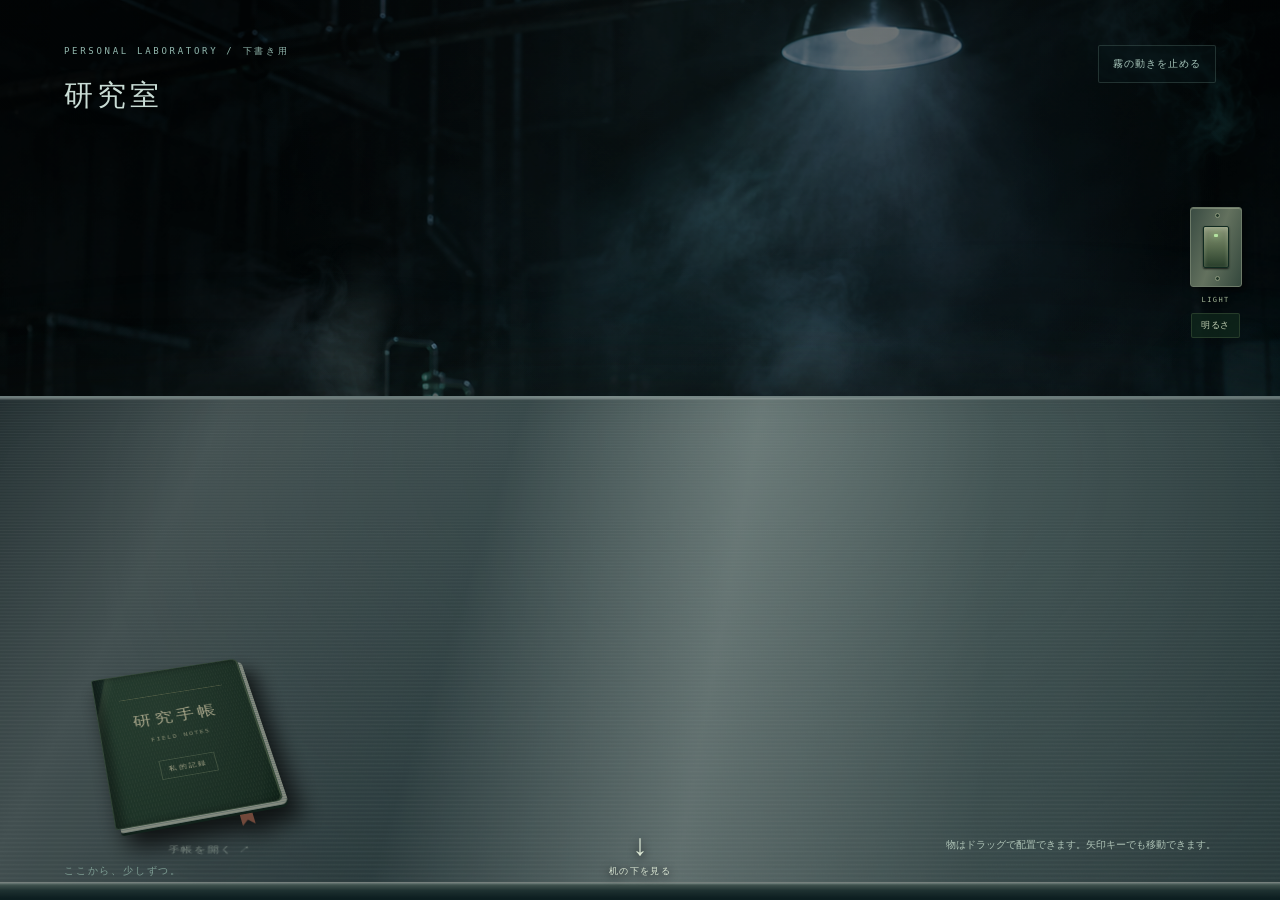
==== commit 035a95d2: "Keep camera fixed when closing the notebook and label object controls" ====
--- a/observatory/owner.html
+++ b/observatory/owner.html
@@ -81,8 +81,8 @@
       <label class="editor-field"><span>マスキングテープに書く名前</span><input name="label" maxlength="80" placeholder="GitHub、日記、作品集…" required></label>
       <label class="editor-field"><span>触れたときに出る説明</span><textarea name="description" maxlength="140" placeholder="ここには何を置いている？ 短い説明をどうぞ。"></textarea></label>
       <label class="editor-field"><span>URL</span><input name="url" type="url" placeholder="https://" required autocomplete="off"></label>
-      <label class="editor-field"><span>置く物</span><select name="object"><option value="monitor">モニター</option><option value="notebook">ノート</option><option value="specimen">標本瓶</option></select></label>
-      <label class="editor-field"><span>置き場所</span><select name="surface"><option value="desk">作業机</option><option value="shelf">引き出し</option></select><small data-place-label></small></label>
+      <label class="editor-field"><span>置く物</span><select name="object" aria-label="置く物"><option value="monitor">モニター</option><option value="notebook">ノート</option><option value="specimen">標本瓶</option></select></label>
+      <label class="editor-field"><span>置き場所</span><select name="surface" aria-label="置き場所"><option value="desk">作業机</option><option value="shelf">引き出し</option></select><small data-place-label></small></label>
       <button type="button" class="remove-link">取り除く</button>
     </fieldset>
   </template>
--- a/observatory/drawers.css
+++ b/observatory/drawers.css
@@ -46,3 +46,4 @@
 .drawer-modal .lab-object strong{color:#cad7bc}.drawer-modal .lab-object small{color:#8fa67c}
 @media(max-width:650px){.cabinet{left:5%;right:5%;top:20%;bottom:15%;padding:20px 10px;border-width:7px}.drawer-nameplate{font-size:9px;padding:5px}.drawer-handle{left:20%;right:20%;height:11px}.drawer-number{font-size:6px}.drawer-count{font-size:7px}.drawer-modal{width:95vw;height:72svh;bottom:9vh}.drawer-tray{border-width:9px;border-bottom-width:24px}.tray-header{left:13px;right:13px;top:14px}.tray-header h2{font-size:12px}.tray-header button{font-size:9px;padding:8px}.drawer-objects{inset:37% 10% 16%}.drawer-modal .lab-object{width:65px;gap:5px;padding:6px 2px}.drawer-modal .lab-object strong{font-size:10px}.drawer-modal .lab-object small{font-size:7px}.drawer-modal .monitor{width:58px;height:43px;border-width:4px}.drawer-modal .monitor:after{width:30px;left:9px}.drawer-modal .notebook{width:41px;height:55px}.drawer-modal .specimen{width:33px;height:58px}.tray-footer{bottom:10px;left:12px;right:12px}.tray-footer span{font-size:8px}.tray-footer button{font-size:9px;padding:6px 9px}}
 @media(prefers-reduced-motion:reduce){.underdesk,.laboratory .desk-items,.laboratory .desk-surface,.laboratory .desk-edge,.room-background,.smoke-volume,.room-header>div{transition:none!important}.drawer-modal[open],.drawer-modal.returning{animation:none!important}}
+.laboratory{overflow:clip}
